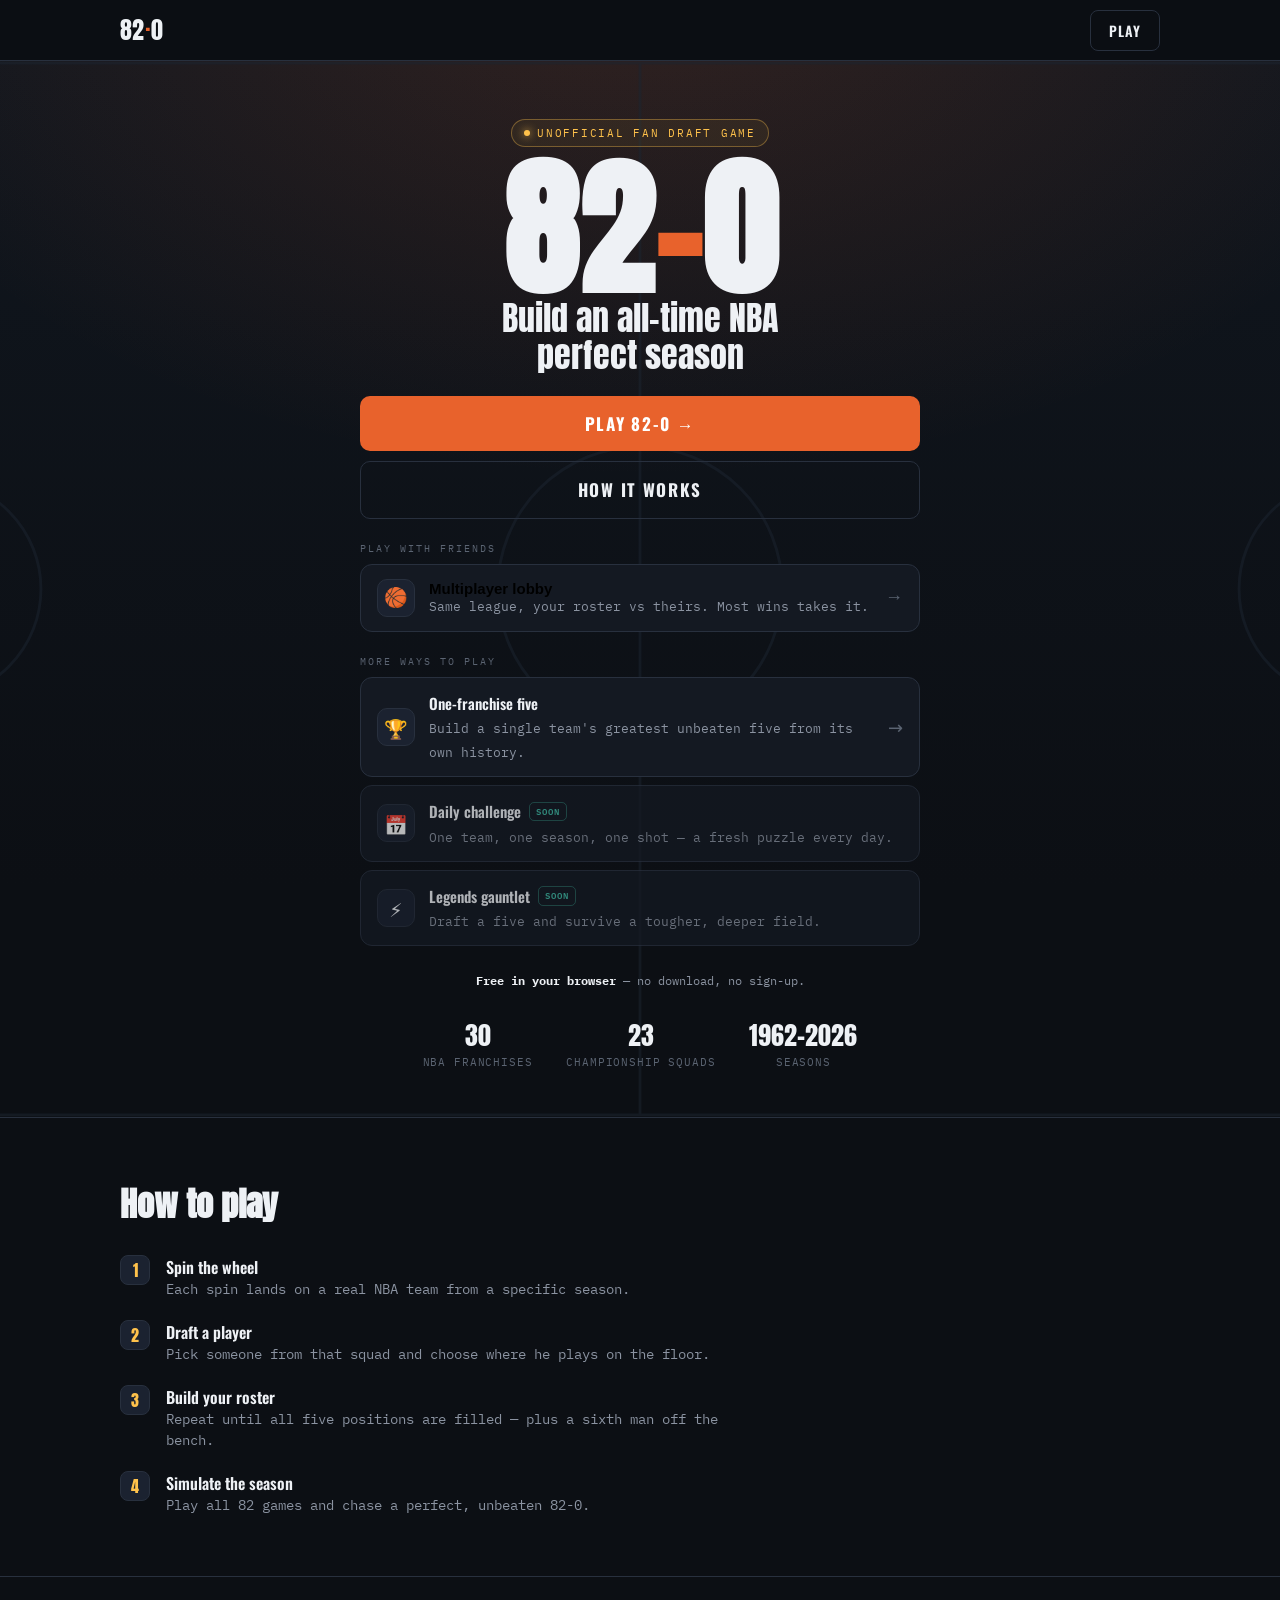
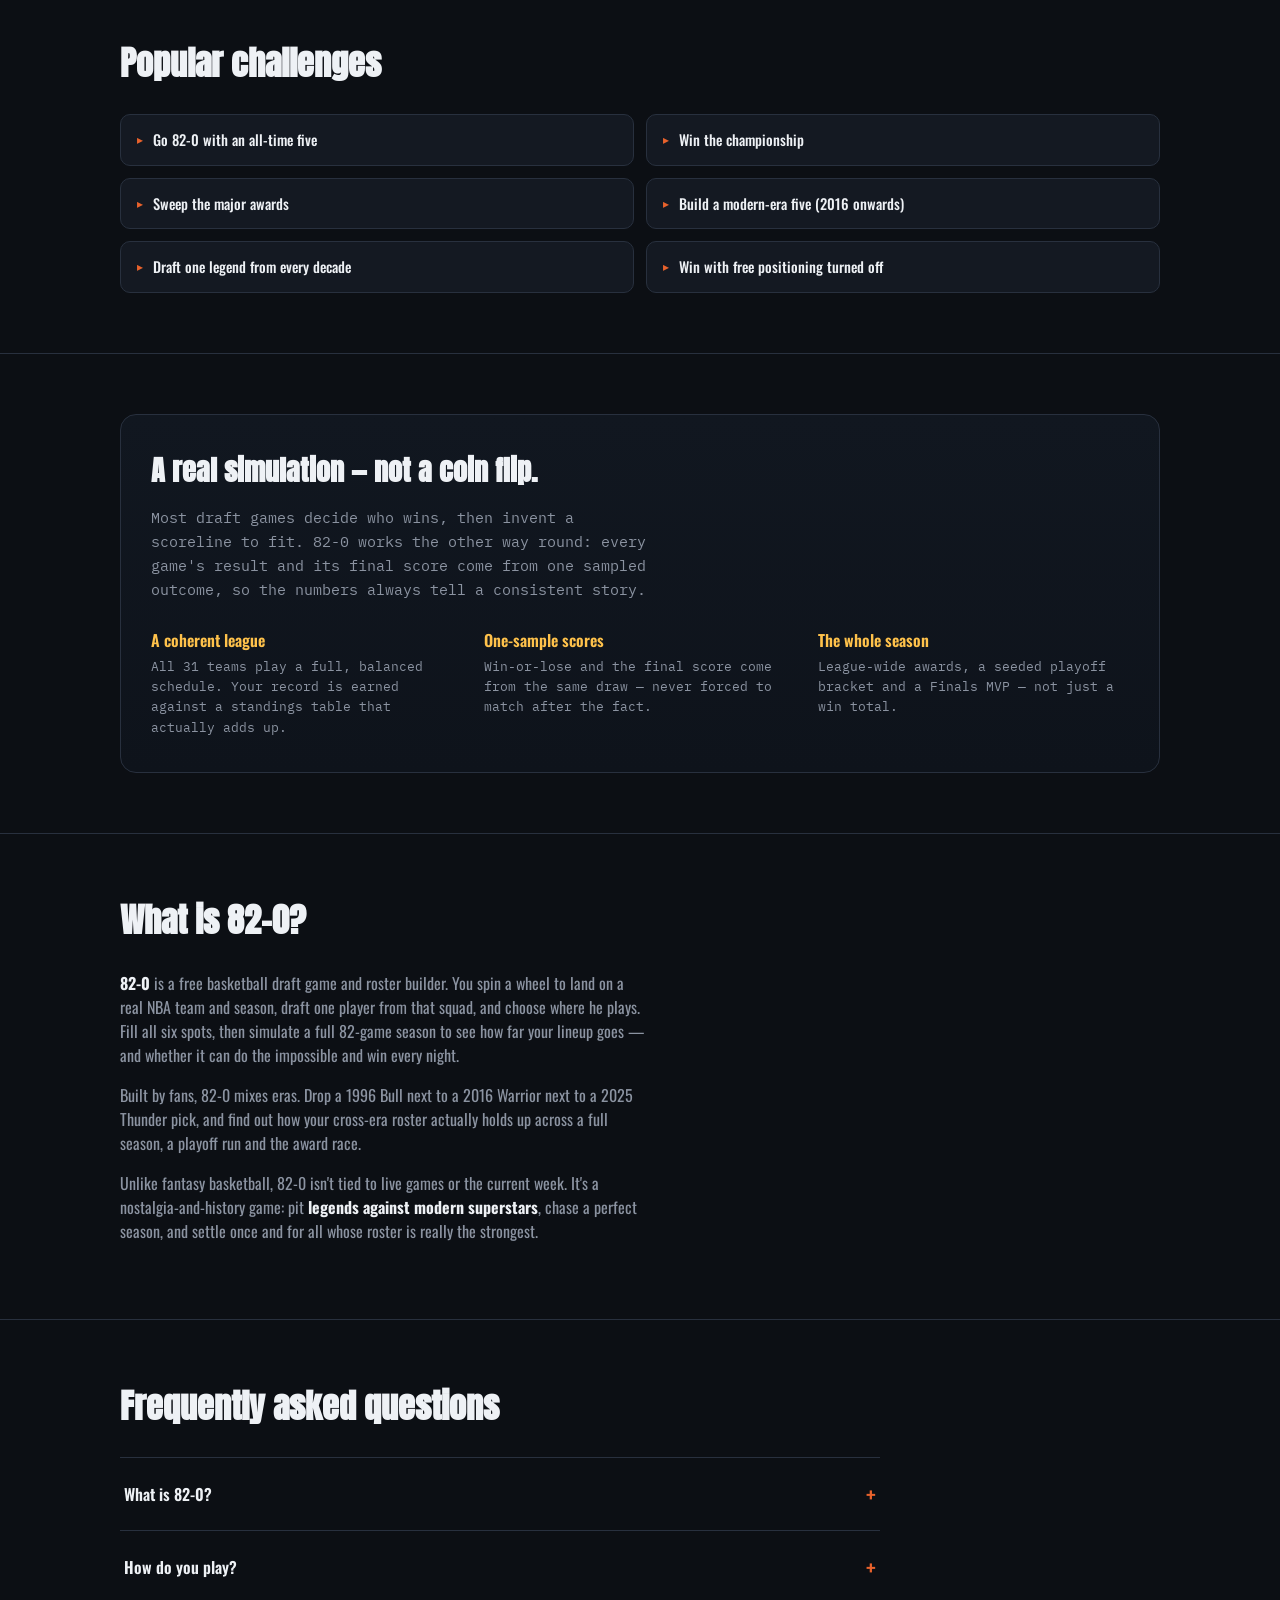
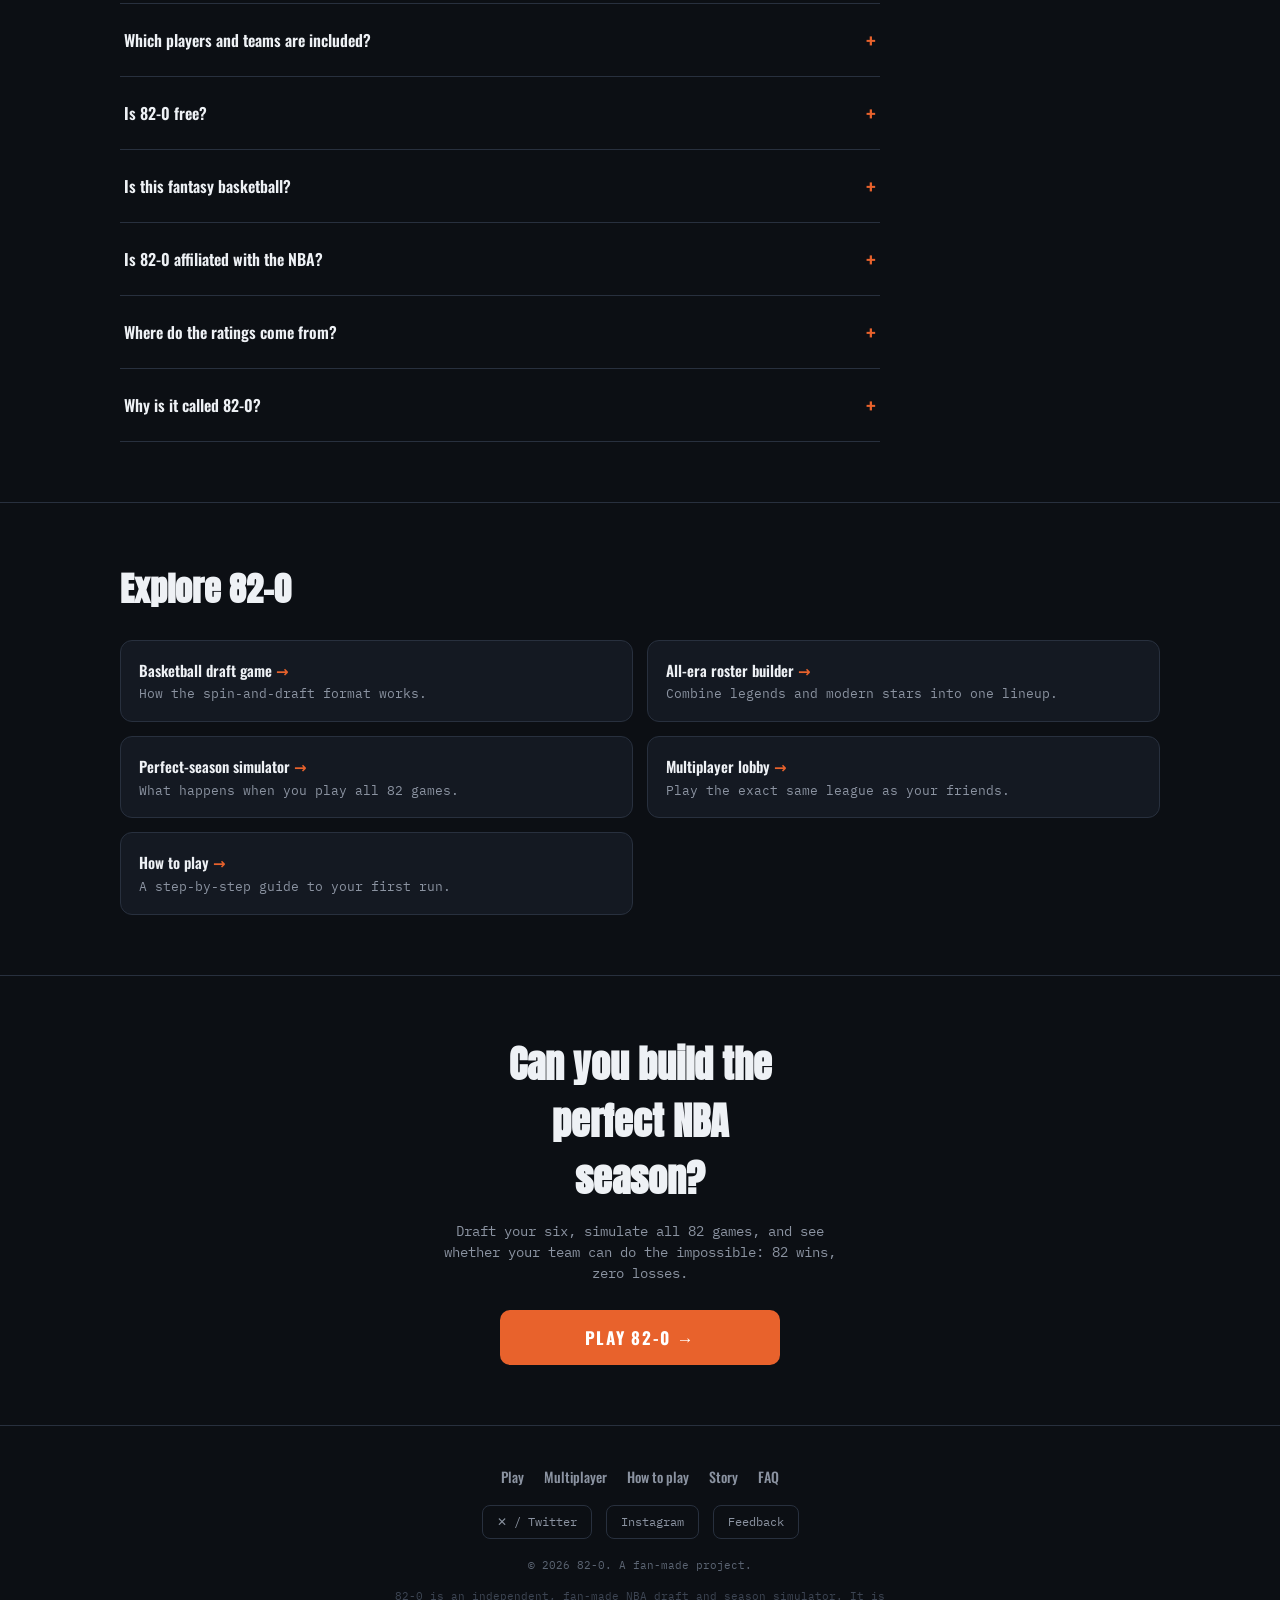
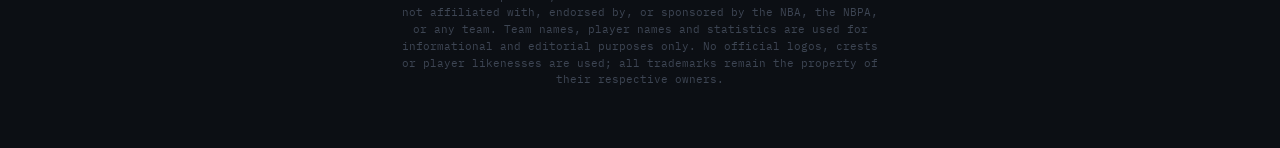
==== index.html @ a46e8693 "Add files via upload" ====
<!DOCTYPE html>
<html lang="en">
<head>
<meta charset="utf-8">
<meta name="viewport" content="width=device-width, initial-scale=1">
<title>82-0 — Build an All-Time NBA Perfect Season</title>
<meta name="description" content="Spin a real NBA team and season, draft your six, and simulate a full 82-game season. Chase the impossible: a perfect, unbeaten 82-0.">
<link rel="preconnect" href="https://fonts.googleapis.com">
<link rel="preconnect" href="https://fonts.gstatic.com" crossorigin>
<link href="https://fonts.googleapis.com/css2?family=Anton&family=Oswald:wght@400;500;600;700&family=IBM+Plex+Mono:wght@400;500;600&display=swap" rel="stylesheet">
<style>
  :root{--court:#0c0f14;--panel:#141922;--panel-2:#1b2230;--line:#28303e;--ink:#eef1f5;--muted:#8b93a1;--dim:#5b6472;--led:#ffc24b;--action:#e8622c;--big:#3fb9a4;--win:#39d98a;--loss:#ef5470;--gold:#ffd76a;--radius:12px}
  *{box-sizing:border-box}
  html{scroll-behavior:smooth}
  body{margin:0;background:var(--court);color:var(--ink);font-family:"Oswald",system-ui,sans-serif;-webkit-font-smoothing:antialiased;line-height:1.5}
  a{color:inherit;text-decoration:none}
  .wrap{max-width:1080px;margin:0 auto;padding:0 20px}
  .mono{font-family:"IBM Plex Mono",monospace}

  /* ---------- top nav ---------- */
  nav.top{position:sticky;top:0;z-index:40;background:rgba(12,15,20,.82);backdrop-filter:blur(10px);border-bottom:1px solid var(--line)}
  nav.top .row{display:flex;align-items:center;justify-content:space-between;height:60px}
  .navbrand{font-family:"Anton";font-size:24px;letter-spacing:.02em}
  .navbrand .d{color:var(--action)}
  .navbtn{border:1px solid var(--line);background:transparent;color:var(--ink);border-radius:8px;padding:9px 18px;font-family:"Oswald";font-weight:600;font-size:14px;text-transform:uppercase;letter-spacing:.08em;cursor:pointer}
  .navbtn:hover{border-color:var(--action);color:var(--action)}

  /* ---------- hero ---------- */
  .hero{position:relative;overflow:hidden;border-bottom:1px solid var(--line);text-align:center;padding:56px 0 46px}
  .hero .court-bg{position:absolute;inset:0;opacity:.5;pointer-events:none}
  .hero .court-bg svg{width:100%;height:100%}
  .hero-grad{position:absolute;inset:0;background:radial-gradient(120% 90% at 50% -10%, rgba(232,98,44,.16), transparent 55%),linear-gradient(180deg,#10161e 0%, var(--court) 78%);pointer-events:none}
  .hero .inner{position:relative;z-index:2;max-width:560px;margin:0 auto}
  .eyebrow{display:inline-flex;align-items:center;gap:7px;font-family:"IBM Plex Mono";font-size:11px;letter-spacing:.16em;text-transform:uppercase;color:var(--led);border:1px solid rgba(255,194,75,.35);background:rgba(255,194,75,.06);border-radius:999px;padding:5px 12px}
  .eyebrow .dot{width:6px;height:6px;border-radius:50%;background:var(--led);box-shadow:0 0 8px var(--led)}
  h1.big{font-family:"Anton";font-size:clamp(76px,17vw,150px);line-height:.86;margin:18px 0 4px;letter-spacing:.01em}
  h1.big .d{color:var(--action)}
  .hero h2{font-family:"Anton";font-weight:400;font-size:clamp(24px,5vw,34px);line-height:1.08;margin:6px auto 22px;max-width:9em}
  .cta{display:block;width:100%;border:none;border-radius:10px;font-family:"Oswald";font-weight:700;font-size:17px;text-transform:uppercase;letter-spacing:.1em;padding:15px;cursor:pointer;margin-bottom:10px;transition:filter .15s}
  .cta.primary{background:var(--action);color:#fff}.cta.primary:hover{filter:brightness(1.09)}
  .cta.ghost{background:transparent;border:1px solid var(--line);color:var(--ink)}.cta.ghost:hover{border-color:var(--muted)}
  .sect-lbl{font-family:"IBM Plex Mono";font-size:10px;letter-spacing:.2em;text-transform:uppercase;color:var(--dim);text-align:left;margin:22px 0 8px}
  .rowcard{display:flex;align-items:center;gap:14px;width:100%;text-align:left;background:var(--panel);border:1px solid var(--line);border-radius:12px;padding:14px 16px;cursor:pointer;transition:border-color .15s,transform .1s}
  .rowcard:hover{border-color:var(--action);transform:translateY(-1px)}
  .rowcard+.rowcard{margin-top:8px}
  .rc-ico{flex:none;width:38px;height:38px;border-radius:10px;display:grid;place-items:center;font-size:19px;background:var(--panel-2);border:1px solid var(--line)}
  .rc-body{flex:1;min-width:0}
  .rc-t{font-weight:600;font-size:15px;display:flex;align-items:center;gap:8px}
  .rc-d{font-size:12.5px;color:var(--muted);font-family:"IBM Plex Mono";line-height:1.45;margin-top:1px}
  .rc-arrow{color:var(--dim);font-size:18px}
  .tag{font-family:"IBM Plex Mono";font-size:9px;letter-spacing:.12em;text-transform:uppercase;color:var(--big);border:1px solid rgba(63,185,164,.4);border-radius:5px;padding:2px 6px}
  .browsernote{margin:26px 0 6px;font-family:"IBM Plex Mono";font-size:12px;color:var(--muted)}
  .browsernote b{color:var(--ink)}
  .statsrow{display:flex;justify-content:center;gap:34px;margin-top:26px;flex-wrap:wrap}
  .statsrow .s{text-align:center}
  .statsrow .n{font-family:"Anton";font-size:26px}
  .statsrow .l{font-family:"IBM Plex Mono";font-size:10.5px;color:var(--dim);text-transform:uppercase;letter-spacing:.08em}

  /* ---------- generic section ---------- */
  section{padding:60px 0;border-bottom:1px solid var(--line)}
  h3.sec{font-family:"Anton";font-size:clamp(26px,4.5vw,34px);margin:0 0 26px}
  h3.sec .accent{color:var(--action)}

  /* how to play */
  .steps{display:grid;gap:20px;max-width:640px}
  .step{display:flex;gap:16px;align-items:flex-start}
  .step .num{flex:none;width:30px;height:30px;border-radius:8px;background:var(--panel-2);border:1px solid var(--line);color:var(--led);font-family:"Anton";display:grid;place-items:center;font-size:16px}
  .step .st{font-weight:600;font-size:16px}
  .step .sd{color:var(--muted);font-size:14px;font-family:"IBM Plex Mono"}

  /* challenges */
  .chips{display:grid;grid-template-columns:1fr 1fr;gap:12px}
  .chip{display:flex;align-items:center;gap:10px;background:var(--panel);border:1px solid var(--line);border-radius:10px;padding:14px 16px;font-size:14.5px;font-weight:500}
  .chip .a{color:var(--action);font-family:"IBM Plex Mono";font-size:12px}
  .chip:hover{border-color:var(--line);background:var(--panel-2)}

  /* why-different band */
  .band{background:linear-gradient(180deg,#111720,#0e131b);border:1px solid var(--line);border-radius:16px;padding:34px 30px}
  .band h4{font-family:"Anton";font-size:clamp(22px,3.6vw,28px);margin:0 0 10px}
  .band .lead{color:var(--muted);max-width:56ch;font-size:15px;font-family:"IBM Plex Mono";line-height:1.6}
  .band .cols{display:grid;grid-template-columns:repeat(3,1fr);gap:22px;margin-top:26px}
  .band .col .ct{font-family:"Oswald";font-weight:600;font-size:16px;color:var(--led);margin-bottom:5px}
  .band .col .cd{font-size:13px;color:var(--muted);font-family:"IBM Plex Mono";line-height:1.55}

  /* prose */
  .prose p{color:var(--muted);max-width:66ch;margin:0 0 16px}
  .prose p b{color:var(--ink)}
  .prose strong{color:var(--ink)}

  /* faq */
  .faq{max-width:760px}
  .qa{border-top:1px solid var(--line)}
  .qa:last-child{border-bottom:1px solid var(--line)}
  .qa button{width:100%;display:flex;justify-content:space-between;align-items:center;gap:16px;background:none;border:none;color:var(--ink);text-align:left;padding:20px 4px;font-family:"Oswald";font-weight:600;font-size:16px;cursor:pointer}
  .qa .plus{color:var(--action);font-size:22px;flex:none;transition:transform .2s}
  .qa.open .plus{transform:rotate(45deg)}
  .qa .ans{max-height:0;overflow:hidden;transition:max-height .25s ease;color:var(--muted);font-family:"IBM Plex Mono";font-size:14px;line-height:1.6}
  .qa .ans p{margin:0 4px 20px}

  /* explore grid */
  .explore{display:grid;grid-template-columns:1fr 1fr;gap:14px}
  .ex{background:var(--panel);border:1px solid var(--line);border-radius:12px;padding:18px 18px;cursor:pointer}
  .ex:hover{border-color:var(--action)}
  .ex .t{font-weight:600;font-size:15px;color:var(--ink)}
  .ex .t .ar{color:var(--action)}
  .ex .d{font-size:12.5px;color:var(--muted);font-family:"IBM Plex Mono";margin-top:3px}

  /* final cta */
  .final{text-align:center;border-bottom:1px solid var(--line)}
  .final h3{font-family:"Anton";font-size:clamp(26px,5vw,38px);max-width:14ch;margin:0 auto 14px}
  .final p{color:var(--muted);max-width:52ch;margin:0 auto 26px;font-family:"IBM Plex Mono";font-size:14px}
  .final .cta.primary{max-width:280px;margin:0 auto}

  /* footer */
  footer{padding:40px 0 60px;color:var(--dim)}
  .fnav{display:flex;flex-wrap:wrap;gap:20px;justify-content:center;font-family:"Oswald";font-weight:500;font-size:14px;color:var(--muted)}
  .fnav a:hover{color:var(--ink)}
  .fsoc{display:flex;gap:14px;justify-content:center;margin:18px 0;font-family:"IBM Plex Mono";font-size:12px}
  .fsoc a{border:1px solid var(--line);border-radius:8px;padding:7px 14px;color:var(--muted)}.fsoc a:hover{border-color:var(--muted);color:var(--ink)}
  .fcopy{text-align:center;font-family:"IBM Plex Mono";font-size:11px;color:var(--dim);margin-top:10px}
  .disc{text-align:center;font-family:"IBM Plex Mono";font-size:10.5px;color:#3d4553;max-width:70ch;margin:14px auto 0;line-height:1.6}

  /* ---------- lobby modal ---------- */
  .modal-bg{position:fixed;inset:0;background:rgba(6,9,13,.72);backdrop-filter:blur(4px);z-index:100;display:none;align-items:center;justify-content:center;padding:20px}
  .modal-bg.on{display:flex}
  .modal{background:var(--panel);border:1px solid var(--line);border-radius:16px;max-width:440px;width:100%;padding:24px}
  .modal .mh{display:flex;justify-content:space-between;align-items:flex-start;margin-bottom:4px}
  .modal .mt{font-family:"Anton";font-size:24px}
  .modal .mx{background:none;border:none;color:var(--dim);font-size:24px;cursor:pointer;line-height:1}
  .modal .msub{color:var(--muted);font-family:"IBM Plex Mono";font-size:12.5px;line-height:1.55;margin-bottom:18px}
  .mtabs{display:flex;gap:6px;background:var(--court);border:1px solid var(--line);border-radius:9px;padding:4px;margin-bottom:18px}
  .mtabs button{flex:1;background:none;border:none;color:var(--muted);font-family:"Oswald";font-weight:600;font-size:13px;text-transform:uppercase;letter-spacing:.06em;padding:8px;border-radius:6px;cursor:pointer}
  .mtabs button.on{background:var(--action);color:#fff}
  .mrow{margin-bottom:14px}
  .mrow label{display:block;font-family:"IBM Plex Mono";font-size:11px;text-transform:uppercase;letter-spacing:.08em;color:var(--dim);margin-bottom:6px}
  .mrow .grp{display:flex;gap:8px}
  select,input.code{background:var(--court);border:1px solid var(--line);color:var(--ink);border-radius:8px;padding:11px 12px;font-family:"IBM Plex Mono";font-size:14px;width:100%}
  .conftog{display:flex;border:1px solid var(--line);border-radius:8px;overflow:hidden}
  .conftog button{flex:1;background:var(--court);border:none;color:var(--muted);font-family:"Oswald";font-weight:600;padding:10px;cursor:pointer;font-size:13px}
  .conftog button.on{background:var(--panel-2);color:var(--led)}
  .codebox{background:var(--court);border:1px dashed var(--action);border-radius:10px;padding:16px;text-align:center;margin:6px 0 14px}
  .codebox .cl{font-family:"IBM Plex Mono";font-size:10px;letter-spacing:.14em;text-transform:uppercase;color:var(--dim);margin-bottom:6px}
  .codebox .cv{font-family:"Anton";font-size:26px;letter-spacing:.14em;color:var(--led);word-break:break-all}
  .mbtn{display:block;width:100%;text-align:center;background:var(--action);color:#fff;border:none;border-radius:9px;font-family:"Oswald";font-weight:700;text-transform:uppercase;letter-spacing:.08em;font-size:15px;padding:13px;cursor:pointer;margin-top:6px}
  .mbtn.sec{background:transparent;border:1px solid var(--line);color:var(--ink)}
  .mnote{font-family:"IBM Plex Mono";font-size:11px;color:var(--dim);text-align:center;margin-top:12px;line-height:1.5}
  .hidden{display:none}

  @media(max-width:640px){
    .chips,.explore{grid-template-columns:1fr}
    .band .cols{grid-template-columns:1fr;gap:18px}
    .band{padding:24px 18px}
    section{padding:44px 0}
  }
</style>
</head>
<body>

<nav class="top"><div class="wrap row">
  <div class="navbrand">82<span class="d">·</span>0</div>
  <a class="navbtn" href="nba-perfect-season.html">Play</a>
</div></nav>

<!-- ============ HERO ============ -->
<header class="hero">
  <div class="hero-grad"></div>
  <div class="court-bg" aria-hidden="true">
    <svg viewBox="0 0 1000 520" preserveAspectRatio="xMidYMin slice">
      <g fill="none" stroke="#1c2531" stroke-width="1.4">
        <rect x="1" y="1" width="998" height="518"/>
        <line x1="500" y1="1" x2="500" y2="519"/>
        <circle cx="500" cy="260" r="70"/>
        <rect x="1" y="170" width="150" height="180"/><circle cx="151" cy="260" r="54"/>
        <rect x="849" y="170" width="150" height="180"/><circle cx="849" cy="260" r="54"/>
        <path d="M1 70 A 240 240 0 0 1 1 450" stroke="#232d3b"/>
        <path d="M999 70 A 240 240 0 0 0 999 450" stroke="#232d3b"/>
      </g>
    </svg>
  </div>
  <div class="wrap"><div class="inner">
    <span class="eyebrow"><span class="dot"></span>Unofficial fan draft game</span>
    <h1 class="big">82<span class="d">–</span>0</h1>
    <h2>Build an all-time NBA perfect season</h2>

    <a class="cta primary" href="nba-perfect-season.html">Play 82-0 &rarr;</a>
    <a class="cta ghost" href="#how">How it works</a>

    <div class="sect-lbl">Play with friends</div>
    <button class="rowcard" onclick="openLobby()">
      <span class="rc-ico">🏀</span>
      <span class="rc-body"><span class="rc-t">Multiplayer lobby</span><span class="rc-d">Same league, your roster vs theirs. Most wins takes it.</span></span>
      <span class="rc-arrow">&rarr;</span>
    </button>

    <div class="sect-lbl">More ways to play</div>
    <a class="rowcard" href="nba-perfect-season.html">
      <span class="rc-ico">🏆</span>
      <span class="rc-body"><span class="rc-t">One-franchise five</span><span class="rc-d">Build a single team's greatest unbeaten five from its own history.</span></span>
      <span class="rc-arrow">&rarr;</span>
    </a>
    <div class="rowcard" style="cursor:default;opacity:.72">
      <span class="rc-ico">📅</span>
      <span class="rc-body"><span class="rc-t">Daily challenge <span class="tag">Soon</span></span><span class="rc-d">One team, one season, one shot — a fresh puzzle every day.</span></span>
    </div>
    <div class="rowcard" style="cursor:default;opacity:.72">
      <span class="rc-ico">⚡</span>
      <span class="rc-body"><span class="rc-t">Legends gauntlet <span class="tag">Soon</span></span><span class="rc-d">Draft a five and survive a tougher, deeper field.</span></span>
    </div>

    <div class="browsernote"><b>Free in your browser</b> — no download, no sign-up.</div>

    <div class="statsrow">
      <div class="s"><div class="n">30</div><div class="l">NBA franchises</div></div>
      <div class="s"><div class="n">23</div><div class="l">championship squads</div></div>
      <div class="s"><div class="n">1962–2026</div><div class="l">seasons</div></div>
    </div>
  </div></div>
</header>

<!-- ============ HOW TO PLAY ============ -->
<section id="how"><div class="wrap">
  <h3 class="sec">How to play</h3>
  <div class="steps">
    <div class="step"><div class="num">1</div><div><div class="st">Spin the wheel</div><div class="sd">Each spin lands on a real NBA team from a specific season.</div></div></div>
    <div class="step"><div class="num">2</div><div><div class="st">Draft a player</div><div class="sd">Pick someone from that squad and choose where he plays on the floor.</div></div></div>
    <div class="step"><div class="num">3</div><div><div class="st">Build your roster</div><div class="sd">Repeat until all five positions are filled — plus a sixth man off the bench.</div></div></div>
    <div class="step"><div class="num">4</div><div><div class="st">Simulate the season</div><div class="sd">Play all 82 games and chase a perfect, unbeaten 82-0.</div></div></div>
  </div>
</div></section>

<!-- ============ CHALLENGES ============ -->
<section><div class="wrap">
  <h3 class="sec">Popular challenges</h3>
  <div class="chips">
    <div class="chip"><span class="a">▸</span>Go 82-0 with an all-time five</div>
    <div class="chip"><span class="a">▸</span>Win the championship</div>
    <div class="chip"><span class="a">▸</span>Sweep the major awards</div>
    <div class="chip"><span class="a">▸</span>Build a modern-era five (2016 onwards)</div>
    <div class="chip"><span class="a">▸</span>Draft one legend from every decade</div>
    <div class="chip"><span class="a">▸</span>Win with free positioning turned off</div>
  </div>
</div></section>

<!-- ============ WHY DIFFERENT ============ -->
<section><div class="wrap">
  <div class="band">
    <h4>A real simulation — not a coin flip.</h4>
    <p class="lead">Most draft games decide who wins, then invent a scoreline to fit. 82-0 works the other way round: every game's result and its final score come from one sampled outcome, so the numbers always tell a consistent story.</p>
    <div class="cols">
      <div class="col"><div class="ct">A coherent league</div><div class="cd">All 31 teams play a full, balanced schedule. Your record is earned against a standings table that actually adds up.</div></div>
      <div class="col"><div class="ct">One-sample scores</div><div class="cd">Win-or-lose and the final score come from the same draw — never forced to match after the fact.</div></div>
      <div class="col"><div class="ct">The whole season</div><div class="cd">League-wide awards, a seeded playoff bracket and a Finals MVP — not just a win total.</div></div>
    </div>
  </div>
</div></section>

<!-- ============ WHAT IS ============ -->
<section><div class="wrap prose">
  <h3 class="sec">What is 82-0?</h3>
  <p><b>82-0</b> is a free basketball draft game and roster builder. You spin a wheel to land on a real NBA team and season, draft one player from that squad, and choose where he plays. Fill all six spots, then simulate a full 82-game season to see how far your lineup goes — and whether it can do the impossible and win every night.</p>
  <p>Built by fans, 82-0 mixes eras. Drop a 1996 Bull next to a 2016 Warrior next to a 2025 Thunder pick, and find out how your cross-era roster actually holds up across a full season, a playoff run and the award race.</p>
  <p>Unlike fantasy basketball, 82-0 isn't tied to live games or the current week. It's a nostalgia-and-history game: pit <strong>legends against modern superstars</strong>, chase a perfect season, and settle once and for all whose roster is really the strongest.</p>
</div></section>

<!-- ============ FAQ ============ -->
<section><div class="wrap">
  <h3 class="sec">Frequently asked questions</h3>
  <div class="faq" id="faq">
    <div class="qa"><button>What is 82-0?<span class="plus">+</span></button><div class="ans"><p>A free draft-and-simulate basketball game. You build a six-man roster from real NBA team-seasons, then play a full 82-game campaign and chase a perfect, unbeaten record.</p></div></div>
    <div class="qa"><button>How do you play?<span class="plus">+</span></button><div class="ans"><p>Spin to land on a team and season, draft a player and choose his position, and repeat until your five spots plus a sixth man are full. Then simulate the season and see how far you get.</p></div></div>
    <div class="qa"><button>Which players and teams are included?<span class="plus">+</span></button><div class="ans"><p>23 championship-calibre squads spanning 1962 to 2026, with a full 30-team backdrop league to compete against. You can mix any eras you like.</p></div></div>
    <div class="qa"><button>Is 82-0 free?<span class="plus">+</span></button><div class="ans"><p>Yes — it runs free in your browser, with no download and no sign-up.</p></div></div>
    <div class="qa"><button>Is this fantasy basketball?<span class="plus">+</span></button><div class="ans"><p>No. It isn't tied to live games or weekly scoring. It's a history-and-nostalgia game where you draft across eras and simulate a whole season at once.</p></div></div>
    <div class="qa"><button>Is 82-0 affiliated with the NBA?<span class="plus">+</span></button><div class="ans"><p>No. It's an independent fan project, not affiliated with, endorsed by or sponsored by the NBA or NBPA. Team and player names and statistics are used as factual references only.</p></div></div>
    <div class="qa"><button>Where do the ratings come from?<span class="plus">+</span></button><div class="ans"><p>Player stats are approximate factual references. Current-player overalls are informed by publicly listed NBA 2K ratings (2kratings.com) as a reference only.</p></div></div>
    <div class="qa"><button>Why is it called 82-0?<span class="plus">+</span></button><div class="ans"><p>The NBA regular season is 82 games. 82-0 is the perfect, unbeaten season no team has ever had — the whole point is to try.</p></div></div>
  </div>
</div></section>

<!-- ============ EXPLORE ============ -->
<section><div class="wrap">
  <h3 class="sec">Explore 82-0</h3>
  <div class="explore">
    <a class="ex" href="#how"><div class="t">Basketball draft game <span class="ar">&rarr;</span></div><div class="d">How the spin-and-draft format works.</div></a>
    <a class="ex" href="nba-perfect-season.html"><div class="t">All-era roster builder <span class="ar">&rarr;</span></div><div class="d">Combine legends and modern stars into one lineup.</div></a>
    <a class="ex" href="nba-perfect-season.html"><div class="t">Perfect-season simulator <span class="ar">&rarr;</span></div><div class="d">What happens when you play all 82 games.</div></a>
    <div class="ex" onclick="openLobby()" style="cursor:pointer"><div class="t">Multiplayer lobby <span class="ar">&rarr;</span></div><div class="d">Play the exact same league as your friends.</div></div>
    <a class="ex" href="#how"><div class="t">How to play <span class="ar">&rarr;</span></div><div class="d">A step-by-step guide to your first run.</div></a>
  </div>
</div></section>

<!-- ============ FINAL CTA ============ -->
<section class="final"><div class="wrap">
  <h3>Can you build the perfect NBA season?</h3>
  <p>Draft your six, simulate all 82 games, and see whether your team can do the impossible: 82 wins, zero losses.</p>
  <a class="cta primary" href="nba-perfect-season.html">Play 82-0 &rarr;</a>
</div></section>

<!-- ============ FOOTER ============ -->
<footer><div class="wrap">
  <div class="fnav">
    <a href="nba-perfect-season.html">Play</a>
    <a href="#" onclick="openLobby();return false">Multiplayer</a>
    <a href="#how">How to play</a>
    <a href="#">Story</a>
    <a href="#faq">FAQ</a>
  </div>
  <div class="fsoc">
    <a href="#">✕ / Twitter</a>
    <a href="#">Instagram</a>
    <a href="#">Feedback</a>
  </div>
  <div class="fcopy">© 2026 82-0. A fan-made project.</div>
  <div class="disc">82-0 is an independent, fan-made NBA draft and season simulator. It is not affiliated with, endorsed by, or sponsored by the NBA, the NBPA, or any team. Team names, player names and statistics are used for informational and editorial purposes only. No official logos, crests or player likenesses are used; all trademarks remain the property of their respective owners.</div>
</div></footer>

<!-- ============ LOBBY MODAL ============ -->
<div class="modal-bg" id="lobbyBg">
  <div class="modal">
    <div class="mh"><div class="mt">Multiplayer lobby</div><button class="mx" onclick="closeLobby()">&times;</button></div>
    <div class="msub">Everyone who enters the same code plays the <b style="color:var(--ink)">exact same league</b> — same schedule, same opponents. Draft your own roster, simulate, and compare records. Most wins takes it.</div>

    <div class="mtabs"><button id="tabCreate" class="on" onclick="lobbyTab('create')">Create</button><button id="tabJoin" onclick="lobbyTab('join')">Join</button></div>

    <!-- create -->
    <div id="paneCreate">
      <div class="mrow"><label>Era — which seasons can be spun</label>
        <div class="grp"><select id="lbFrom"></select><select id="lbTo"></select></div></div>
      <div class="mrow"><label>Conference</label>
        <div class="conftog" id="lbConf"><button data-c="E">East</button><button data-c="W" class="on">West</button></div></div>
      <button class="mbtn" onclick="makeLobby()">Create lobby</button>
      <div id="createdWrap" class="hidden">
        <div class="codebox" style="margin-top:16px"><div class="cl">Lobby code — share this</div><div class="cv" id="codeVal">—</div></div>
        <button class="mbtn sec" onclick="copyCode()" id="copyBtn">Copy code</button>
        <a class="mbtn" id="enterCreate" href="#">Enter lobby &rarr;</a>
      </div>
      <div class="mnote">A lobby code just encodes the league seed and settings — no server, no account. Anyone with the code plays your identical league.</div>
    </div>

    <!-- join -->
    <div id="paneJoin" class="hidden">
      <div class="mrow"><label>Lobby code</label><input class="code" id="joinCode" placeholder="e.g. 3F9A-2C0K-01W" autocomplete="off"></div>
      <a class="mbtn" id="enterJoin" href="#" onclick="return joinLobby()">Enter lobby &rarr;</a>
      <div class="mnote">Paste the code a friend shared to drop into their league.</div>
    </div>
  </div>
</div>

<script>
/* ---------- FAQ accordion ---------- */
document.querySelectorAll('#faq .qa button').forEach(b=>{
  b.onclick=()=>{const qa=b.parentElement;const open=qa.classList.contains('open');
    qa.classList.toggle('open',!open);const ans=qa.querySelector('.ans');ans.style.maxHeight=open?null:ans.scrollHeight+'px';};
});

/* ---------- lobby code codec (must match the game) ---------- */
const YBASE=1962, GAME_URL="nba-perfect-season.html";
function encLobby(seed,from,to,conf){
  const s=(seed>>>0).toString(36).padStart(7,'0');
  const f=(from-YBASE).toString(36).padStart(2,'0');
  const t=(to-YBASE).toString(36).padStart(2,'0');
  return (s+f+t+(conf==='W'?'W':'E')).toUpperCase();
}
function groupCode(c){return c.replace(/(.{4})/g,'$1-').replace(/-$/,'');}

/* ---------- populate era selects ---------- */
(function(){const from=document.getElementById('lbFrom'),to=document.getElementById('lbTo');
  for(let y=1962;y<=2026;y++){from.add(new Option(y,y));to.add(new Option(y,y));}
  from.value=1962;to.value=2026;})();
let lbConf='W';
document.querySelectorAll('#lbConf button').forEach(b=>b.onclick=()=>{lbConf=b.dataset.c;document.querySelectorAll('#lbConf button').forEach(x=>x.classList.toggle('on',x===b));});

/* ---------- modal controls ---------- */
function openLobby(){document.getElementById('lobbyBg').classList.add('on');}
function closeLobby(){document.getElementById('lobbyBg').classList.remove('on');}
document.getElementById('lobbyBg').addEventListener('click',e=>{if(e.target.id==='lobbyBg')closeLobby();});
function lobbyTab(t){
  document.getElementById('tabCreate').classList.toggle('on',t==='create');
  document.getElementById('tabJoin').classList.toggle('on',t==='join');
  document.getElementById('paneCreate').classList.toggle('hidden',t!=='create');
  document.getElementById('paneJoin').classList.toggle('hidden',t!=='join');
}

let rawCode='';
function makeLobby(){
  const from=+document.getElementById('lbFrom').value, to=+document.getElementById('lbTo').value;
  const f=Math.min(from,to), t=Math.max(from,to);
  const seed=(Math.floor(Math.random()*4294967295))>>>0;
  rawCode=encLobby(seed,f,t,lbConf);
  document.getElementById('codeVal').textContent=groupCode(rawCode);
  document.getElementById('createdWrap').classList.remove('hidden');
  document.getElementById('enterCreate').href=GAME_URL+'#L='+rawCode;
}
function copyCode(){navigator.clipboard&&navigator.clipboard.writeText(groupCode(rawCode));
  const b=document.getElementById('copyBtn');b.textContent='Copied ✓';setTimeout(()=>b.textContent='Copy code',1400);}
function joinLobby(){
  const v=(document.getElementById('joinCode').value||'').toUpperCase().replace(/[^0-9A-Z]/g,'');
  if(v.length<12){document.getElementById('joinCode').style.borderColor='var(--loss)';return false;}
  window.location.href=GAME_URL+'#L='+v;return false;
}
</script>
</body>
</html>
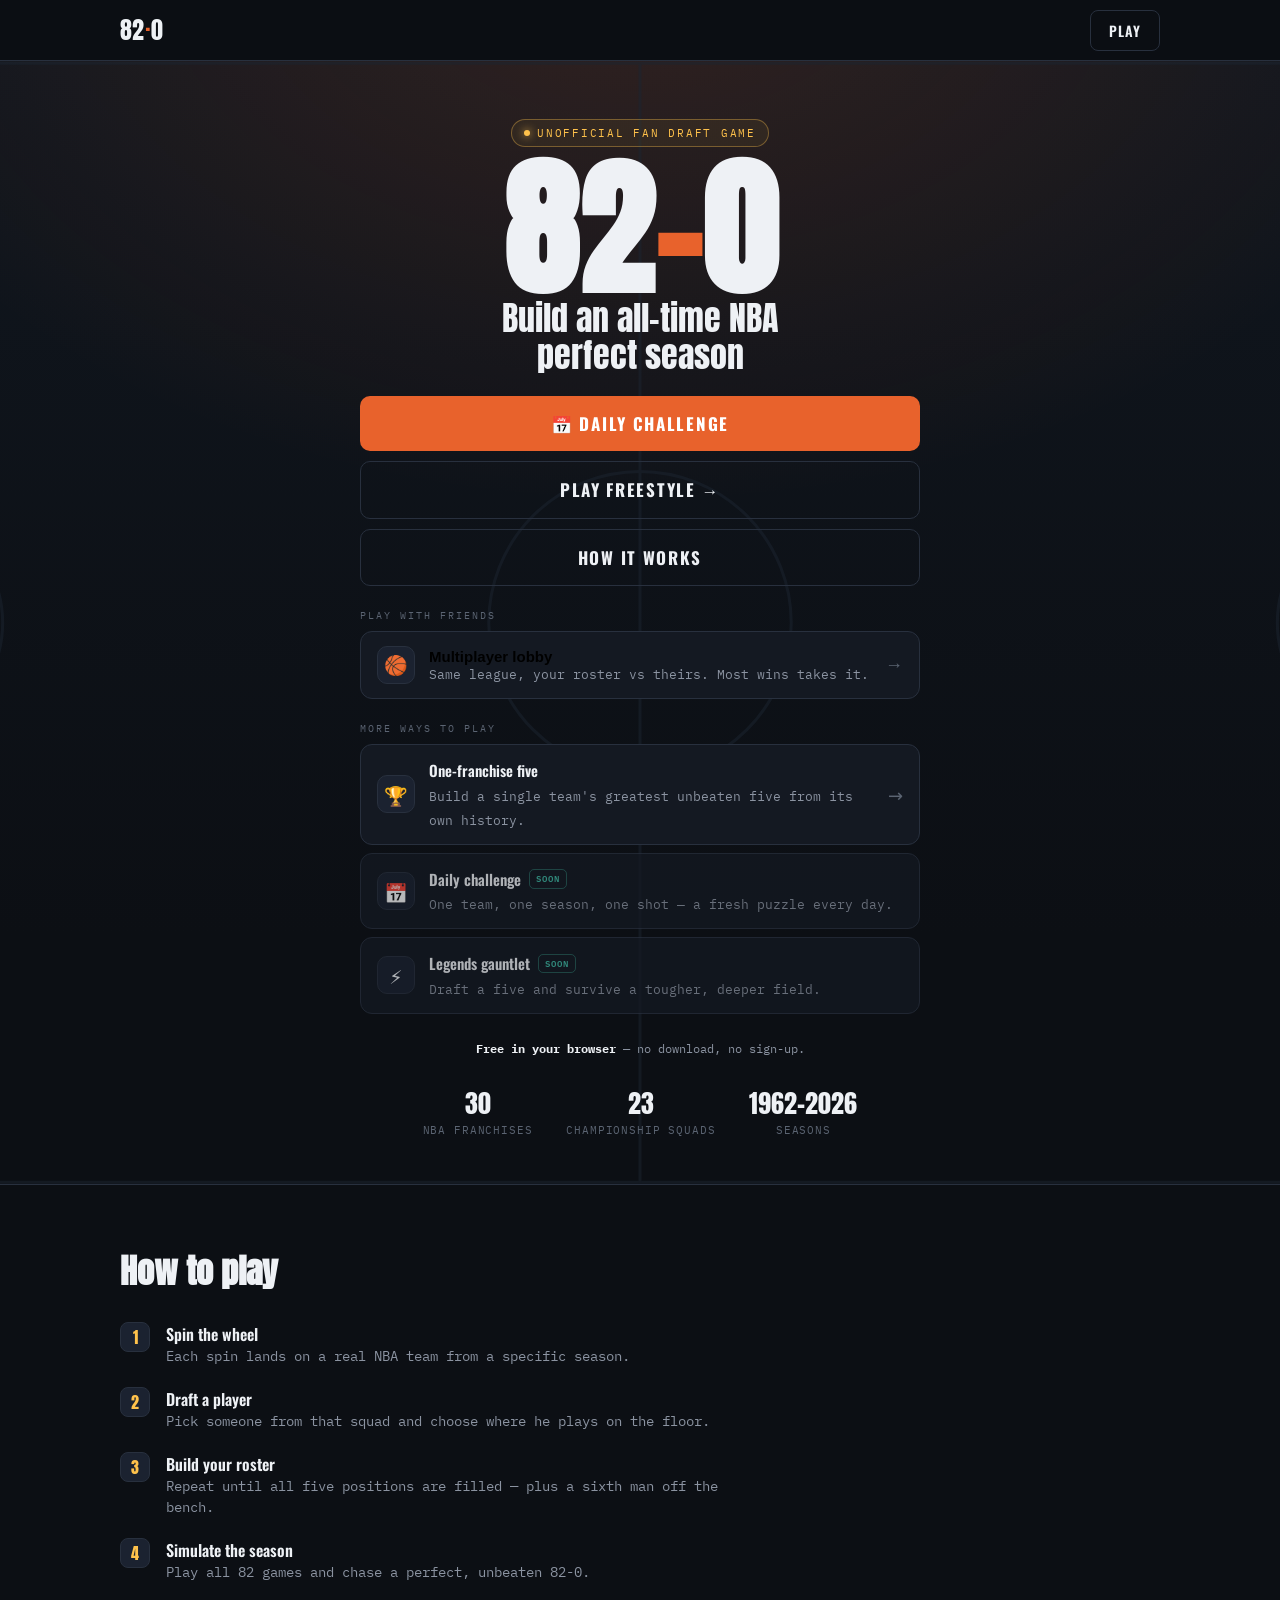
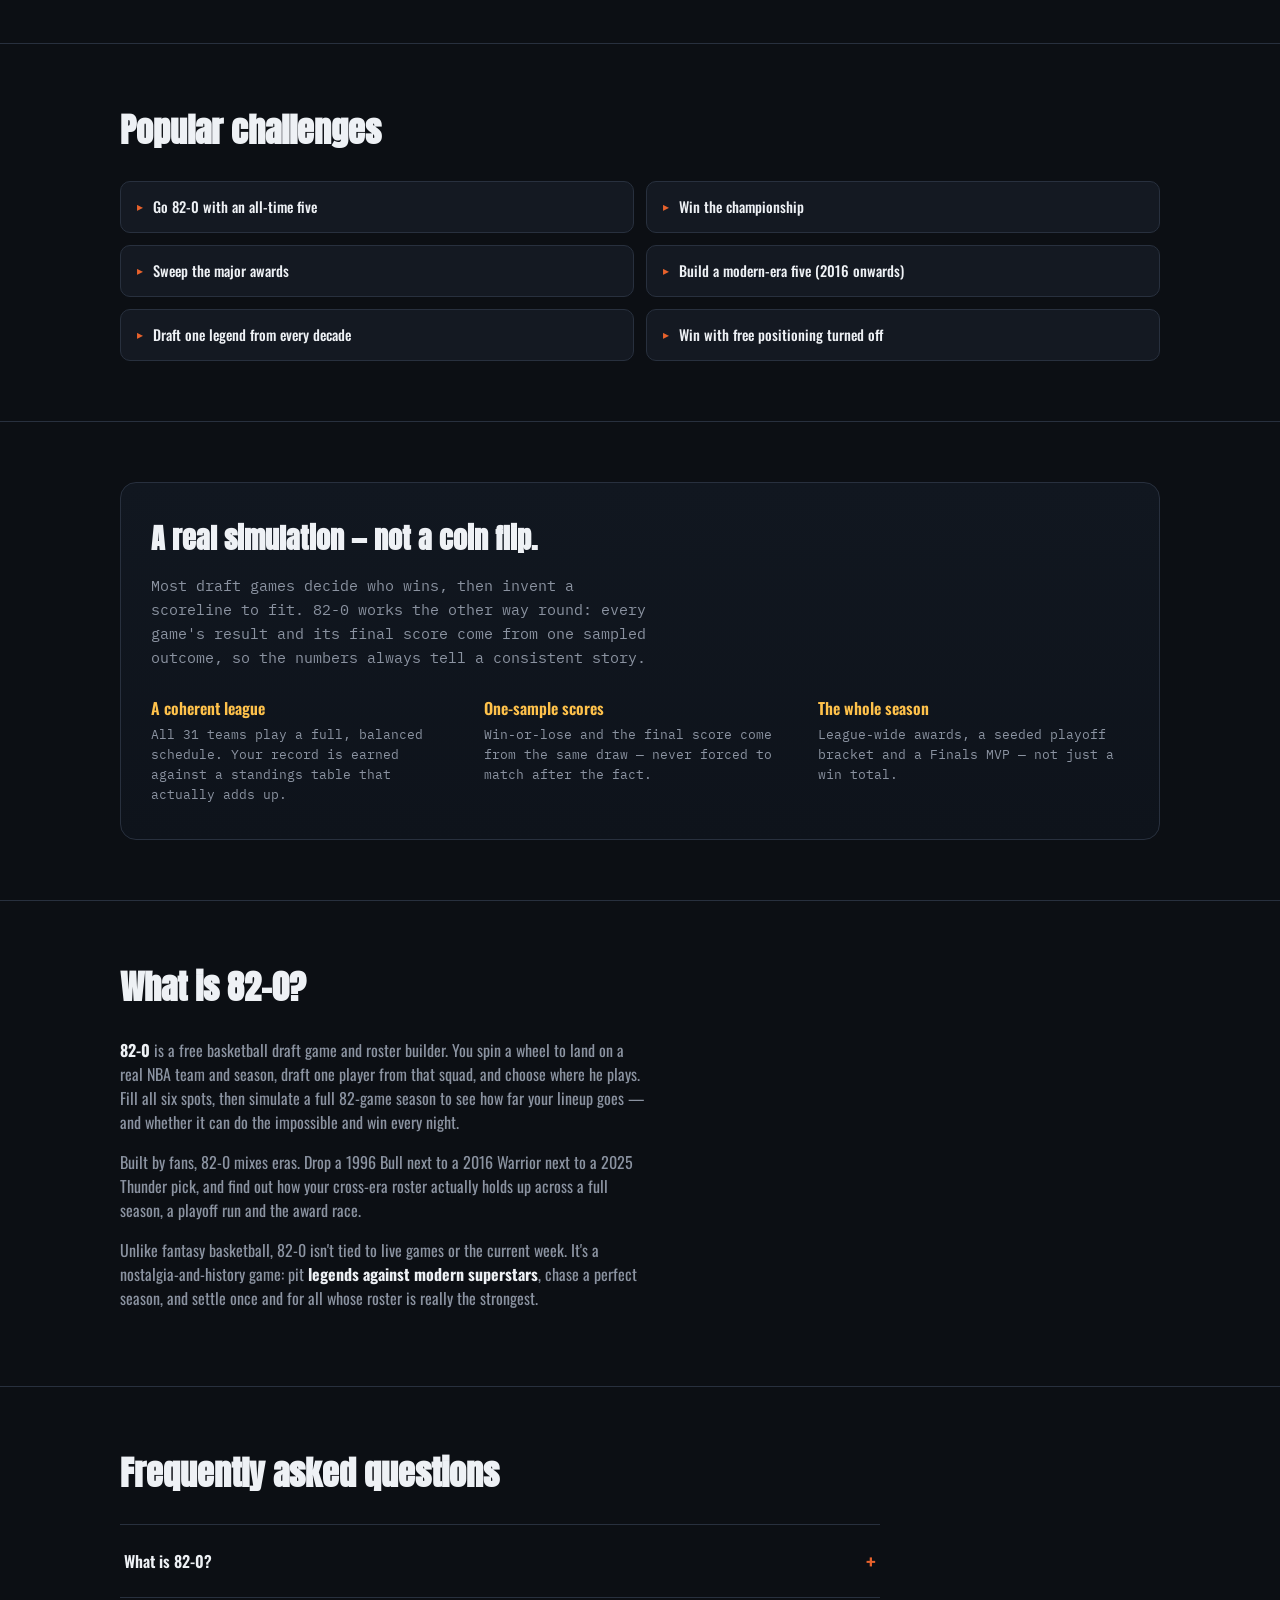
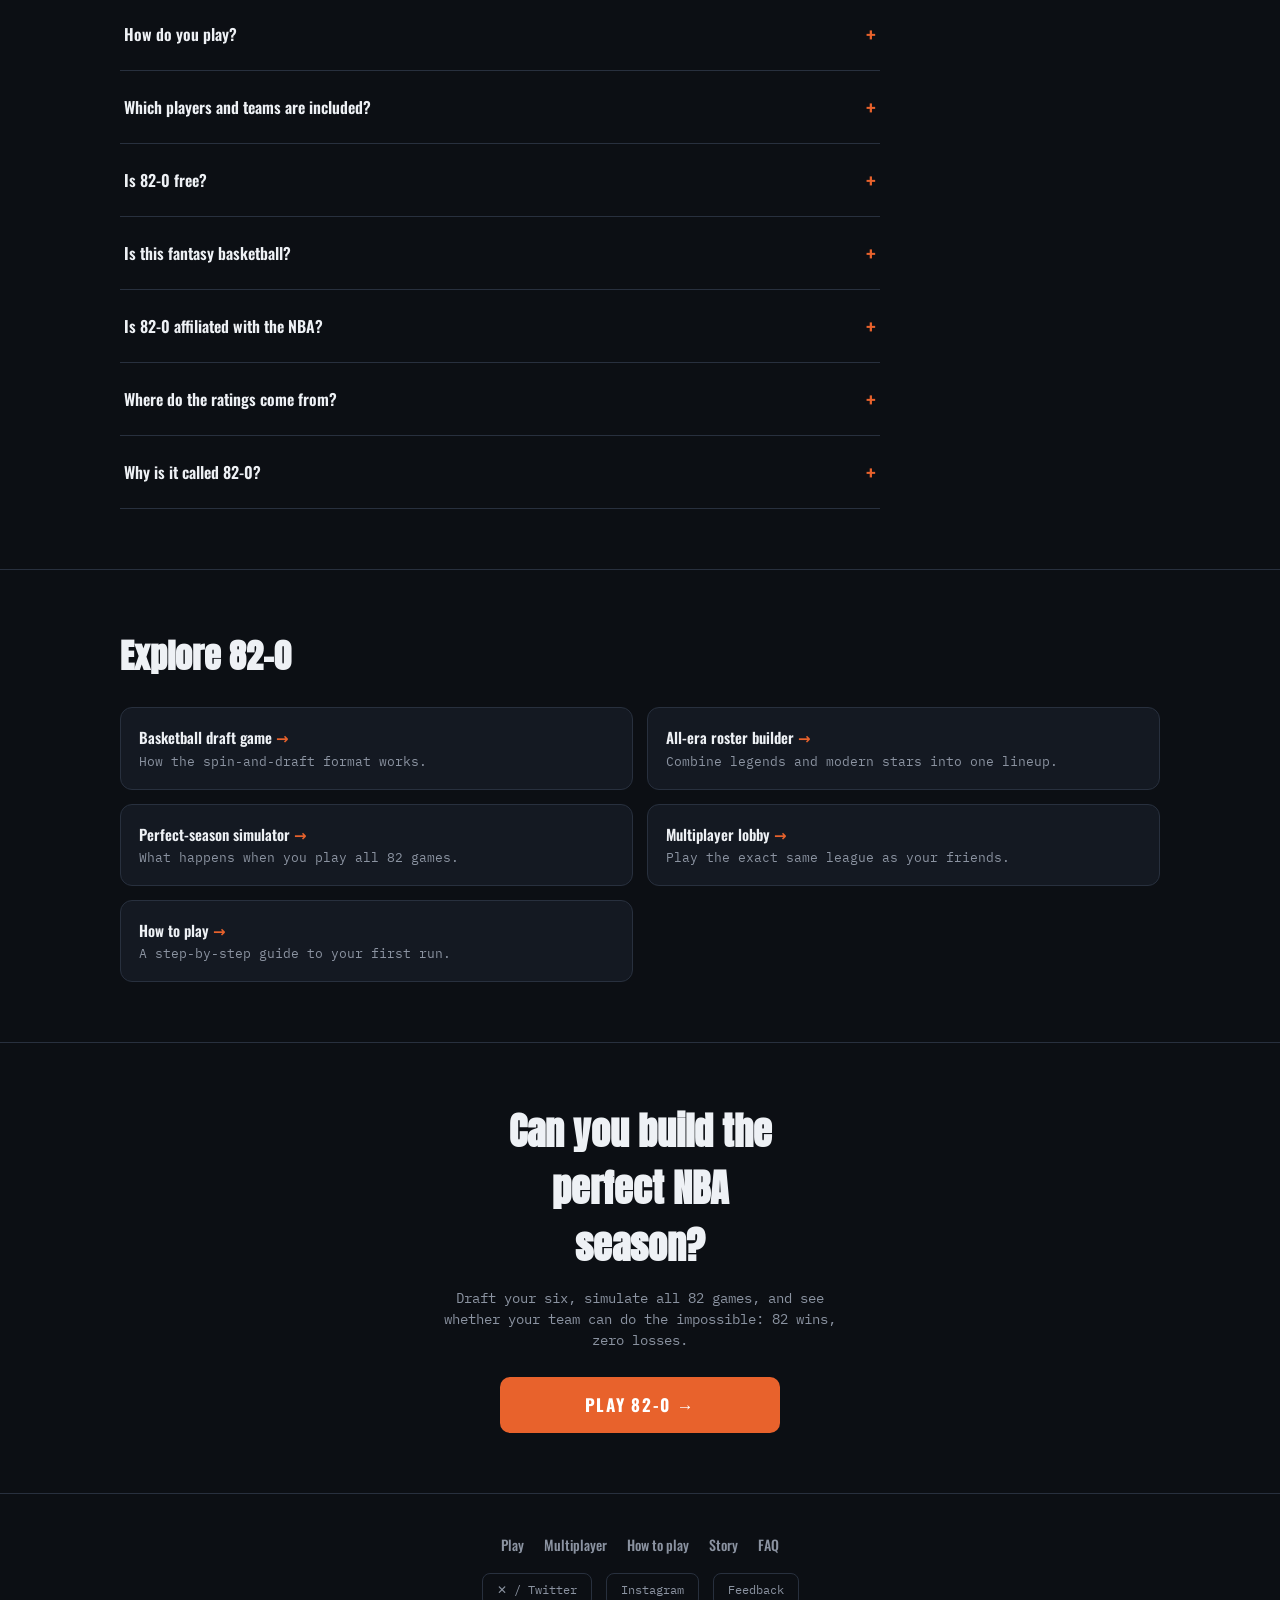
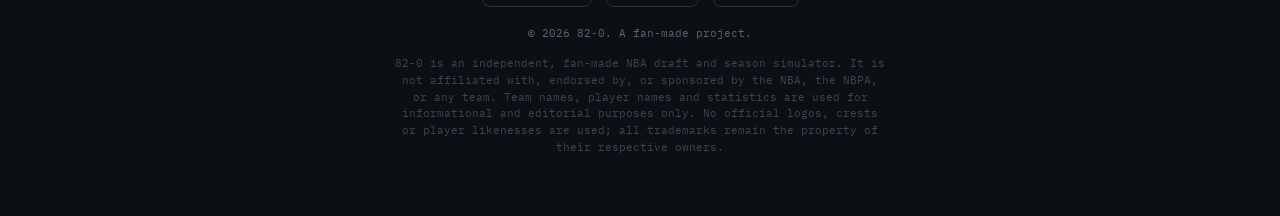
==== commit 437c70a9: "Enhancements" ====
--- a/index.html
+++ b/index.html
@@ -182,7 +182,8 @@
     <h1 class="big">82<span class="d">–</span>0</h1>
     <h2>Build an all-time NBA perfect season</h2>
 
-    <a class="cta primary" href="nba-perfect-season.html">Play 82-0 &rarr;</a>
+    <a class="cta primary" href="nba-perfect-season.html#daily">&#128197; Daily Challenge</a>
+    <a class="cta ghost" href="nba-perfect-season.html">Play freestyle &rarr;</a>
     <a class="cta ghost" href="#how">How it works</a>
 
     <div class="sect-lbl">Play with friends</div>
